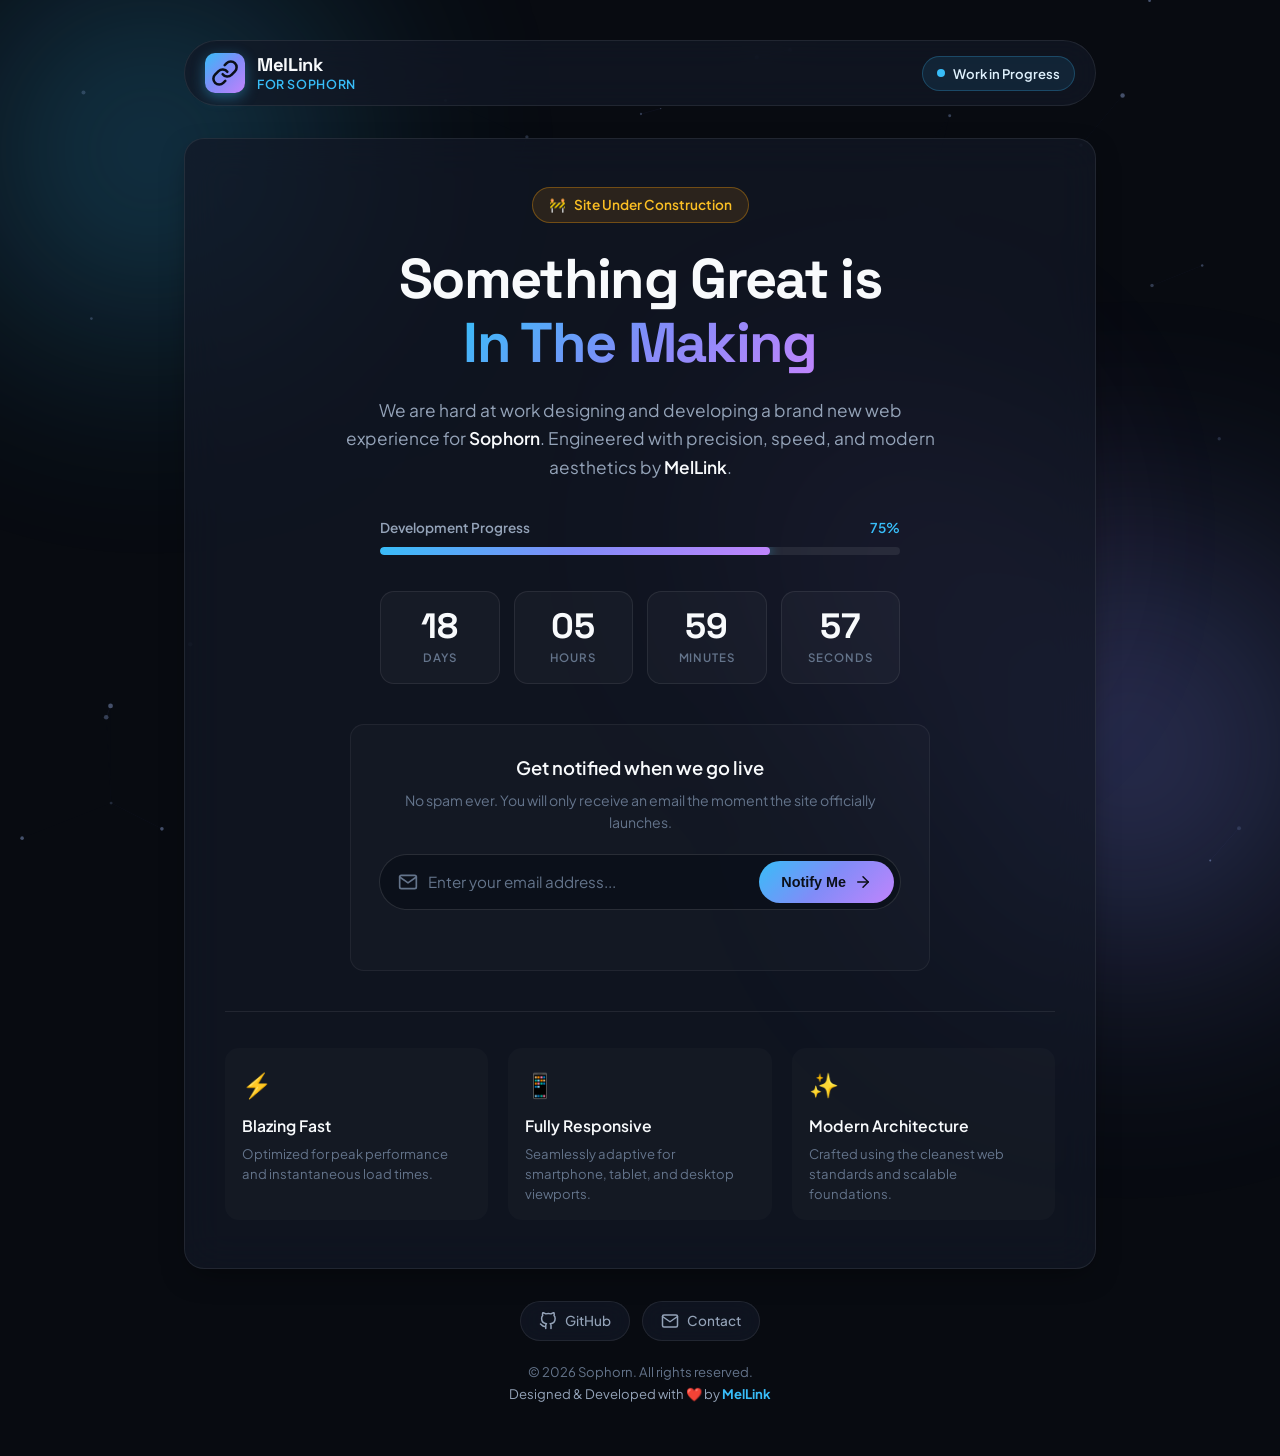
==== index.html @ dbb27e8e "Add Sophorn Under Construction website template by MelLink" ====
<!DOCTYPE html>
<html lang="en">
<head>
  <meta charset="UTF-8" />
  <meta name="viewport" content="width=device-width, initial-scale=1.0" />
  
  <!-- Primary Meta Tags -->
  <title>Under Construction | Sophorn - Powered by MelLink</title>
  <meta name="title" content="Under Construction | Sophorn - Powered by MelLink" />
  <meta name="description" content="We're currently building something amazing. Stay tuned for the upcoming launch crafted by MelLink." />
  <meta name="author" content="MelLink" />

  <!-- Open Graph / Facebook -->
  <meta property="og:type" content="website" />
  <meta property="og:title" content="Under Construction | Sophorn - Powered by MelLink" />
  <meta property="og:description" content="We're building something exceptional. Stay tuned for updates!" />
  
  <!-- Google Fonts -->
  <link rel="preconnect" href="https://fonts.googleapis.com" />
  <link rel="preconnect" href="https://fonts.gstatic.com" crossorigin />
  <link href="https://fonts.googleapis.com/css2?family=Plus+Jakarta+Sans:wght@300;400;500;600;700;800&family=Space+Grotesk:wght@500;700&display=swap" rel="stylesheet" />

  <!-- Stylesheet -->
  <link rel="stylesheet" href="css/style.css" />
  
  <!-- Favicon (SVG data URI) -->
  <link rel="icon" type="image/svg+xml" href="data:image/svg+xml,<svg xmlns='http://www.w3.org/2000/svg' viewBox='0 0 100 100'><text y='.9em' font-size='90'>🚀</text></svg>" />
</head>
<body>
  <!-- Ambient Background Canvas & Glows -->
  <div class="glow-orb orb-1"></div>
  <div class="glow-orb orb-2"></div>
  <div class="glow-orb orb-3"></div>
  <canvas id="particle-canvas"></canvas>

  <div class="page-wrapper">
    <!-- Header / Branding -->
    <header class="header">
      <div class="brand">
        <div class="brand-logo">
          <svg width="28" height="28" viewBox="0 0 24 24" fill="none" stroke="currentColor" stroke-width="2.2" stroke-linecap="round" stroke-linejoin="round">
            <path d="M10 13a5 5 0 0 0 7.54.54l3-3a5 5 0 0 0-7.07-7.07l-1.72 1.71"></path>
            <path d="M14 11a5 5 0 0 0-7.54-.54l-3 3a5 5 0 0 0 7.07 7.07l1.71-1.71"></path>
          </svg>
        </div>
        <div class="brand-text">
          <span class="brand-name">MelLink</span>
          <span class="brand-client">for Sophorn</span>
        </div>
      </div>

      <div class="status-indicator">
        <span class="pulse-dot"></span>
        <span class="status-label">Work in Progress</span>
      </div>
    </header>

    <!-- Main Content -->
    <main class="main-card">
      <div class="badge-pill">
        <span class="icon">🚧</span>
        <span>Site Under Construction</span>
      </div>

      <h1 class="hero-title">
        Something Great is <br />
        <span class="gradient-text">In The Making</span>
      </h1>

      <p class="hero-description">
        We are hard at work designing and developing a brand new web experience for <strong>Sophorn</strong>. 
        Engineered with precision, speed, and modern aesthetics by <strong>MelLink</strong>.
      </p>

      <!-- Launch Progress Bar -->
      <div class="progress-section">
        <div class="progress-info">
          <span class="progress-label">Development Progress</span>
          <span class="progress-percentage" id="progress-val">75%</span>
        </div>
        <div class="progress-track">
          <div class="progress-bar" style="width: 75%;"></div>
        </div>
      </div>

      <!-- Live Countdown -->
      <div class="countdown-wrapper">
        <div class="countdown-box">
          <span class="time-number" id="days">00</span>
          <span class="time-label">Days</span>
        </div>
        <div class="countdown-box">
          <span class="time-number" id="hours">00</span>
          <span class="time-label">Hours</span>
        </div>
        <div class="countdown-box">
          <span class="time-number" id="minutes">00</span>
          <span class="time-label">Minutes</span>
        </div>
        <div class="countdown-box">
          <span class="time-number" id="seconds">00</span>
          <span class="time-label">Seconds</span>
        </div>
      </div>

      <!-- Subscription / Notification Box -->
      <div class="notify-card">
        <h3>Get notified when we go live</h3>
        <p>No spam ever. You will only receive an email the moment the site officially launches.</p>
        
        <form class="notify-form" id="notify-form">
          <div class="input-group">
            <svg class="input-icon" width="20" height="20" viewBox="0 0 24 24" fill="none" stroke="currentColor" stroke-width="2" stroke-linecap="round" stroke-linejoin="round">
              <path d="M4 4h16c1.1 0 2 .9 2 2v12c0 1.1-.9 2-2 2H4c-1.1 0-2-.9-2-2V6c0-1.1.9-2 2-2z"></path>
              <polyline points="22,6 12,13 2,6"></polyline>
            </svg>
            <input type="email" id="email-input" placeholder="Enter your email address..." required />
            <button type="submit" class="submit-btn">
              <span>Notify Me</span>
              <svg width="18" height="18" viewBox="0 0 24 24" fill="none" stroke="currentColor" stroke-width="2" stroke-linecap="round" stroke-linejoin="round">
                <line x1="5" y1="12" x2="19" y2="12"></line>
                <polyline points="12 5 19 12 12 19"></polyline>
              </svg>
            </button>
          </div>
          <div class="form-feedback" id="form-feedback"></div>
        </form>
      </div>

      <!-- Feature Teasers -->
      <div class="features-grid">
        <div class="feature-item">
          <div class="feature-icon">⚡</div>
          <h4>Blazing Fast</h4>
          <p>Optimized for peak performance and instantaneous load times.</p>
        </div>
        <div class="feature-item">
          <div class="feature-icon">📱</div>
          <h4>Fully Responsive</h4>
          <p>Seamlessly adaptive for smartphone, tablet, and desktop viewports.</p>
        </div>
        <div class="feature-item">
          <div class="feature-icon">✨</div>
          <h4>Modern Architecture</h4>
          <p>Crafted using the cleanest web standards and scalable foundations.</p>
        </div>
      </div>
    </main>

    <!-- Footer -->
    <footer class="footer">
      <div class="social-links">
        <a href="https://github.com" target="_blank" rel="noopener noreferrer" aria-label="GitHub" class="social-pill">
          <svg width="18" height="18" viewBox="0 0 24 24" fill="none" stroke="currentColor" stroke-width="2" stroke-linecap="round" stroke-linejoin="round">
            <path d="M9 19c-5 1.5-5-2.5-7-3m14 6v-3.87a3.37 3.37 0 0 0-.94-2.61c3.14-.35 6.44-1.54 6.44-7A5.44 5.44 0 0 0 20 4.77 5.07 5.07 0 0 0 19.91 1S18.73.65 16 2.48a13.38 13.38 0 0 0-7 0C6.27.65 5.09 1 5.09 1A5.07 5.07 0 0 0 5 4.77a5.44 5.44 0 0 0-1.5 3.78c0 5.42 3.3 6.61 6.44 7A3.37 3.37 0 0 0 9 18.13V22"></path>
          </svg>
          <span>GitHub</span>
        </a>
        <a href="mailto:contact@mellink.dev" aria-label="Email" class="social-pill">
          <svg width="18" height="18" viewBox="0 0 24 24" fill="none" stroke="currentColor" stroke-width="2" stroke-linecap="round" stroke-linejoin="round">
            <path d="M4 4h16c1.1 0 2 .9 2 2v12c0 1.1-.9 2-2 2H4c-1.1 0-2-.9-2-2V6c0-1.1.9-2 2-2z"></path>
            <polyline points="22,6 12,13 2,6"></polyline>
          </svg>
          <span>Contact</span>
        </a>
      </div>

      <div class="copyright">
        <p>&copy; <span id="current-year">2026</span> Sophorn. All rights reserved.</p>
        <p class="mellink-credit">
          Designed &amp; Developed with <span class="heart-pulse">❤️</span> by 
          <a href="#" class="credit-link">MelLink</a>
        </p>
      </div>
    </footer>
  </div>

  <script src="js/script.js"></script>
</body>
</html>
---- css/style.css ----
/* ==========================================================================
   Sophorn - Under Construction Template
   Author: MelLink
   ========================================================================== */

:root {
  --font-main: 'Plus Jakarta Sans', -apple-system, BlinkMacSystemFont, 'Segoe UI', Roboto, sans-serif;
  --font-display: 'Space Grotesk', -apple-system, BlinkMacSystemFont, sans-serif;

  /* Colors */
  --bg-dark: #080b11;
  --bg-card: rgba(18, 24, 38, 0.72);
  --bg-card-border: rgba(255, 255, 255, 0.08);
  --bg-card-hover: rgba(26, 35, 55, 0.85);

  --text-primary: #f8fafc;
  --text-secondary: #94a3b8;
  --text-muted: #64748b;

  --accent-cyan: #38bdf8;
  --accent-blue: #3b82f6;
  --accent-purple: #a855f7;
  --accent-pink: #ec4899;

  --gradient-brand: linear-gradient(135deg, #38bdf8 0%, #818cf8 50%, #c084fc 100%);
  --gradient-glow: linear-gradient(135deg, rgba(56, 189, 248, 0.15), rgba(168, 85, 247, 0.15));

  --radius-sm: 8px;
  --radius-md: 14px;
  --radius-lg: 20px;
  --radius-full: 9999px;

  --shadow-subtle: 0 10px 30px -10px rgba(0, 0, 0, 0.5);
  --shadow-glow: 0 0 40px rgba(56, 189, 248, 0.2);
}

/* Base Reset */
*, *::before, *::after {
  box-sizing: border-box;
  margin: 0;
  padding: 0;
}

html {
  font-size: 16px;
  scroll-behavior: smooth;
}

body {
  font-family: var(--font-main);
  background-color: var(--bg-dark);
  color: var(--text-primary);
  line-height: 1.6;
  min-height: 100vh;
  position: relative;
  overflow-x: hidden;
  display: flex;
  flex-direction: column;
  align-items: center;
  justify-content: center;
}

/* Background Ambient Orbs */
.glow-orb {
  position: fixed;
  border-radius: 50%;
  filter: blur(120px);
  pointer-events: none;
  z-index: 0;
  opacity: 0.45;
  animation: floatOrb 18s ease-in-out infinite alternate;
}

.orb-1 {
  width: 500px;
  height: 500px;
  background: radial-gradient(circle, #38bdf8, transparent 70%);
  top: -100px;
  left: -100px;
}

.orb-2 {
  width: 600px;
  height: 600px;
  background: radial-gradient(circle, #818cf8, transparent 70%);
  bottom: -150px;
  right: -150px;
  animation-duration: 22s;
  animation-delay: -5s;
}

.orb-3 {
  width: 350px;
  height: 350px;
  background: radial-gradient(circle, #c084fc, transparent 70%);
  top: 40%;
  left: 55%;
  animation-duration: 16s;
  animation-delay: -10s;
}

@keyframes floatOrb {
  0% { transform: translate(0, 0) scale(1); }
  50% { transform: translate(40px, 30px) scale(1.08); }
  100% { transform: translate(-30px, -40px) scale(0.95); }
}

/* Canvas for Particles */
#particle-canvas {
  position: fixed;
  top: 0;
  left: 0;
  width: 100%;
  height: 100%;
  pointer-events: none;
  z-index: 1;
  opacity: 0.6;
}

/* Layout Wrapper */
.page-wrapper {
  position: relative;
  z-index: 2;
  width: 100%;
  max-width: 960px;
  margin: 0 auto;
  padding: 40px 24px 30px;
  display: flex;
  flex-direction: column;
  gap: 32px;
}

/* Header */
.header {
  display: flex;
  align-items: center;
  justify-content: space-between;
  flex-wrap: wrap;
  gap: 16px;
  padding: 12px 20px;
  background: var(--bg-card);
  backdrop-filter: blur(16px);
  -webkit-backdrop-filter: blur(16px);
  border: 1px solid var(--bg-card-border);
  border-radius: var(--radius-full);
}

.brand {
  display: flex;
  align-items: center;
  gap: 12px;
}

.brand-logo {
  width: 40px;
  height: 40px;
  border-radius: 10px;
  background: var(--gradient-brand);
  display: flex;
  align-items: center;
  justify-content: center;
  color: #0b0f19;
  box-shadow: 0 4px 14px rgba(56, 189, 248, 0.4);
}

.brand-text {
  display: flex;
  flex-direction: column;
  line-height: 1.2;
}

.brand-name {
  font-family: var(--font-display);
  font-size: 1.15rem;
  font-weight: 700;
  color: var(--text-primary);
  letter-spacing: -0.02em;
}

.brand-client {
  font-size: 0.78rem;
  color: var(--accent-cyan);
  font-weight: 600;
  letter-spacing: 0.05em;
  text-transform: uppercase;
}

.status-indicator {
  display: inline-flex;
  align-items: center;
  gap: 8px;
  padding: 6px 14px;
  background: rgba(56, 189, 248, 0.1);
  border: 1px solid rgba(56, 189, 248, 0.25);
  border-radius: var(--radius-full);
  font-size: 0.82rem;
  font-weight: 600;
  color: #e0f2fe;
}

.pulse-dot {
  width: 8px;
  height: 8px;
  background-color: #38bdf8;
  border-radius: 50%;
  box-shadow: 0 0 0 0 rgba(56, 189, 248, 0.7);
  animation: pulseAnimation 2s infinite;
}

@keyframes pulseAnimation {
  0% {
    box-shadow: 0 0 0 0 rgba(56, 189, 248, 0.7);
  }
  70% {
    box-shadow: 0 0 0 8px rgba(56, 189, 248, 0);
  }
  100% {
    box-shadow: 0 0 0 0 rgba(56, 189, 248, 0);
  }
}

/* Main Card */
.main-card {
  background: var(--bg-card);
  backdrop-filter: blur(20px);
  -webkit-backdrop-filter: blur(20px);
  border: 1px solid var(--bg-card-border);
  border-radius: var(--radius-lg);
  padding: 48px 40px;
  box-shadow: var(--shadow-subtle);
  text-align: center;
  display: flex;
  flex-direction: column;
  align-items: center;
}

.badge-pill {
  display: inline-flex;
  align-items: center;
  gap: 8px;
  padding: 6px 16px;
  background: rgba(245, 158, 11, 0.12);
  border: 1px solid rgba(245, 158, 11, 0.35);
  border-radius: var(--radius-full);
  font-size: 0.85rem;
  font-weight: 600;
  color: #fbbf24;
  margin-bottom: 24px;
}

.hero-title {
  font-family: var(--font-display);
  font-size: clamp(2.2rem, 5vw, 3.5rem);
  font-weight: 700;
  line-height: 1.15;
  letter-spacing: -0.03em;
  margin-bottom: 20px;
}

.gradient-text {
  background: var(--gradient-brand);
  -webkit-background-clip: text;
  -webkit-text-fill-color: transparent;
  display: inline-block;
}

.hero-description {
  max-width: 600px;
  font-size: 1.08rem;
  color: var(--text-secondary);
  margin-bottom: 36px;
  line-height: 1.65;
}

.hero-description strong {
  color: var(--text-primary);
  font-weight: 600;
}

/* Progress Bar */
.progress-section {
  width: 100%;
  max-width: 520px;
  margin-bottom: 36px;
}

.progress-info {
  display: flex;
  justify-content: space-between;
  font-size: 0.85rem;
  margin-bottom: 8px;
  font-weight: 600;
}

.progress-label {
  color: var(--text-secondary);
}

.progress-percentage {
  color: var(--accent-cyan);
}

.progress-track {
  width: 100%;
  height: 8px;
  background: rgba(255, 255, 255, 0.08);
  border-radius: var(--radius-full);
  overflow: hidden;
}

.progress-bar {
  height: 100%;
  background: var(--gradient-brand);
  border-radius: var(--radius-full);
  box-shadow: 0 0 12px rgba(56, 189, 248, 0.6);
  transition: width 1.2s cubic-bezier(0.2, 0.8, 0.2, 1);
}

/* Countdown Grid */
.countdown-wrapper {
  display: grid;
  grid-template-columns: repeat(4, 1fr);
  gap: 14px;
  width: 100%;
  max-width: 520px;
  margin-bottom: 40px;
}

.countdown-box {
  background: rgba(255, 255, 255, 0.03);
  border: 1px solid rgba(255, 255, 255, 0.08);
  border-radius: var(--radius-md);
  padding: 16px 8px;
  display: flex;
  flex-direction: column;
  align-items: center;
  transition: all 0.3s ease;
}

.countdown-box:hover {
  background: rgba(255, 255, 255, 0.06);
  border-color: rgba(56, 189, 248, 0.3);
  transform: translateY(-2px);
}

.time-number {
  font-family: var(--font-display);
  font-size: 2.2rem;
  font-weight: 700;
  color: var(--text-primary);
  line-height: 1;
  margin-bottom: 6px;
}

.time-label {
  font-size: 0.72rem;
  text-transform: uppercase;
  letter-spacing: 0.08em;
  color: var(--text-muted);
  font-weight: 600;
}

/* Notify Box */
.notify-card {
  width: 100%;
  max-width: 580px;
  background: rgba(255, 255, 255, 0.02);
  border: 1px solid rgba(255, 255, 255, 0.06);
  border-radius: var(--radius-md);
  padding: 28px;
  margin-bottom: 40px;
}

.notify-card h3 {
  font-size: 1.15rem;
  font-weight: 600;
  margin-bottom: 6px;
  color: var(--text-primary);
}

.notify-card p {
  font-size: 0.88rem;
  color: var(--text-muted);
  margin-bottom: 20px;
}

.notify-form {
  width: 100%;
}

.input-group {
  display: flex;
  align-items: center;
  background: rgba(11, 15, 25, 0.8);
  border: 1px solid rgba(255, 255, 255, 0.12);
  border-radius: var(--radius-full);
  padding: 6px 6px 6px 18px;
  position: relative;
  transition: border-color 0.3s ease, box-shadow 0.3s ease;
}

.input-group:focus-within {
  border-color: var(--accent-cyan);
  box-shadow: 0 0 0 3px rgba(56, 189, 248, 0.2);
}

.input-icon {
  color: var(--text-muted);
  margin-right: 10px;
  flex-shrink: 0;
}

.input-group input {
  flex: 1;
  background: transparent;
  border: none;
  outline: none;
  color: var(--text-primary);
  font-size: 0.95rem;
  font-family: inherit;
  min-width: 0;
}

.input-group input::placeholder {
  color: var(--text-muted);
}

.submit-btn {
  display: inline-flex;
  align-items: center;
  gap: 8px;
  background: var(--gradient-brand);
  color: #0b0f19;
  border: none;
  outline: none;
  padding: 12px 22px;
  border-radius: var(--radius-full);
  font-weight: 700;
  font-size: 0.9rem;
  cursor: pointer;
  transition: transform 0.2s ease, opacity 0.2s ease, box-shadow 0.2s ease;
  flex-shrink: 0;
}

.submit-btn:hover {
  transform: translateY(-1px);
  opacity: 0.95;
  box-shadow: 0 4px 16px rgba(56, 189, 248, 0.4);
}

.submit-btn:active {
  transform: translateY(0);
}

.form-feedback {
  margin-top: 12px;
  font-size: 0.88rem;
  min-height: 20px;
  transition: all 0.3s ease;
}

.form-feedback.success {
  color: #34d399;
}

.form-feedback.error {
  color: #f87171;
}

/* Feature Teasers */
.features-grid {
  display: grid;
  grid-template-columns: repeat(3, 1fr);
  gap: 20px;
  width: 100%;
  border-top: 1px solid rgba(255, 255, 255, 0.08);
  padding-top: 36px;
}

.feature-item {
  text-align: left;
  padding: 16px;
  border-radius: var(--radius-md);
  background: rgba(255, 255, 255, 0.02);
  border: 1px solid transparent;
  transition: all 0.3s ease;
}

.feature-item:hover {
  background: rgba(255, 255, 255, 0.04);
  border-color: rgba(255, 255, 255, 0.08);
  transform: translateY(-2px);
}

.feature-icon {
  font-size: 1.5rem;
  margin-bottom: 10px;
}

.feature-item h4 {
  font-size: 0.98rem;
  font-weight: 600;
  margin-bottom: 6px;
  color: var(--text-primary);
}

.feature-item p {
  font-size: 0.82rem;
  color: var(--text-muted);
  line-height: 1.5;
}

/* Footer */
.footer {
  display: flex;
  flex-direction: column;
  align-items: center;
  gap: 20px;
  text-align: center;
  padding-bottom: 20px;
}

.social-links {
  display: flex;
  gap: 12px;
}

.social-pill {
  display: inline-flex;
  align-items: center;
  gap: 8px;
  padding: 8px 18px;
  background: var(--bg-card);
  backdrop-filter: blur(12px);
  border: 1px solid var(--bg-card-border);
  border-radius: var(--radius-full);
  color: var(--text-secondary);
  text-decoration: none;
  font-size: 0.85rem;
  font-weight: 500;
  transition: all 0.3s ease;
}

.social-pill:hover {
  color: var(--text-primary);
  border-color: rgba(56, 189, 248, 0.4);
  background: rgba(255, 255, 255, 0.06);
  transform: translateY(-2px);
}

.copyright {
  font-size: 0.82rem;
  color: var(--text-muted);
  line-height: 1.7;
}

.mellink-credit {
  color: var(--text-secondary);
}

.heart-pulse {
  display: inline-block;
  animation: heartBeat 1.4s ease-in-out infinite;
}

@keyframes heartBeat {
  0%, 100% { transform: scale(1); }
  50% { transform: scale(1.2); }
}

.credit-link {
  color: var(--accent-cyan);
  text-decoration: none;
  font-weight: 700;
  transition: color 0.2s ease;
}

.credit-link:hover {
  color: var(--accent-purple);
  text-decoration: underline;
}

/* Responsive Queries */
@media (max-width: 768px) {
  .page-wrapper {
    padding: 24px 16px;
    gap: 24px;
  }

  .main-card {
    padding: 32px 20px;
  }

  .countdown-wrapper {
    gap: 10px;
  }

  .time-number {
    font-size: 1.75rem;
  }

  .features-grid {
    grid-template-columns: 1fr;
    gap: 12px;
  }

  .input-group {
    flex-direction: column;
    padding: 12px;
    border-radius: var(--radius-md);
    gap: 10px;
  }

  .input-icon {
    display: none;
  }

  .input-group input {
    width: 100%;
    text-align: center;
  }

  .submit-btn {
    width: 100%;
    justify-content: center;
  }
}
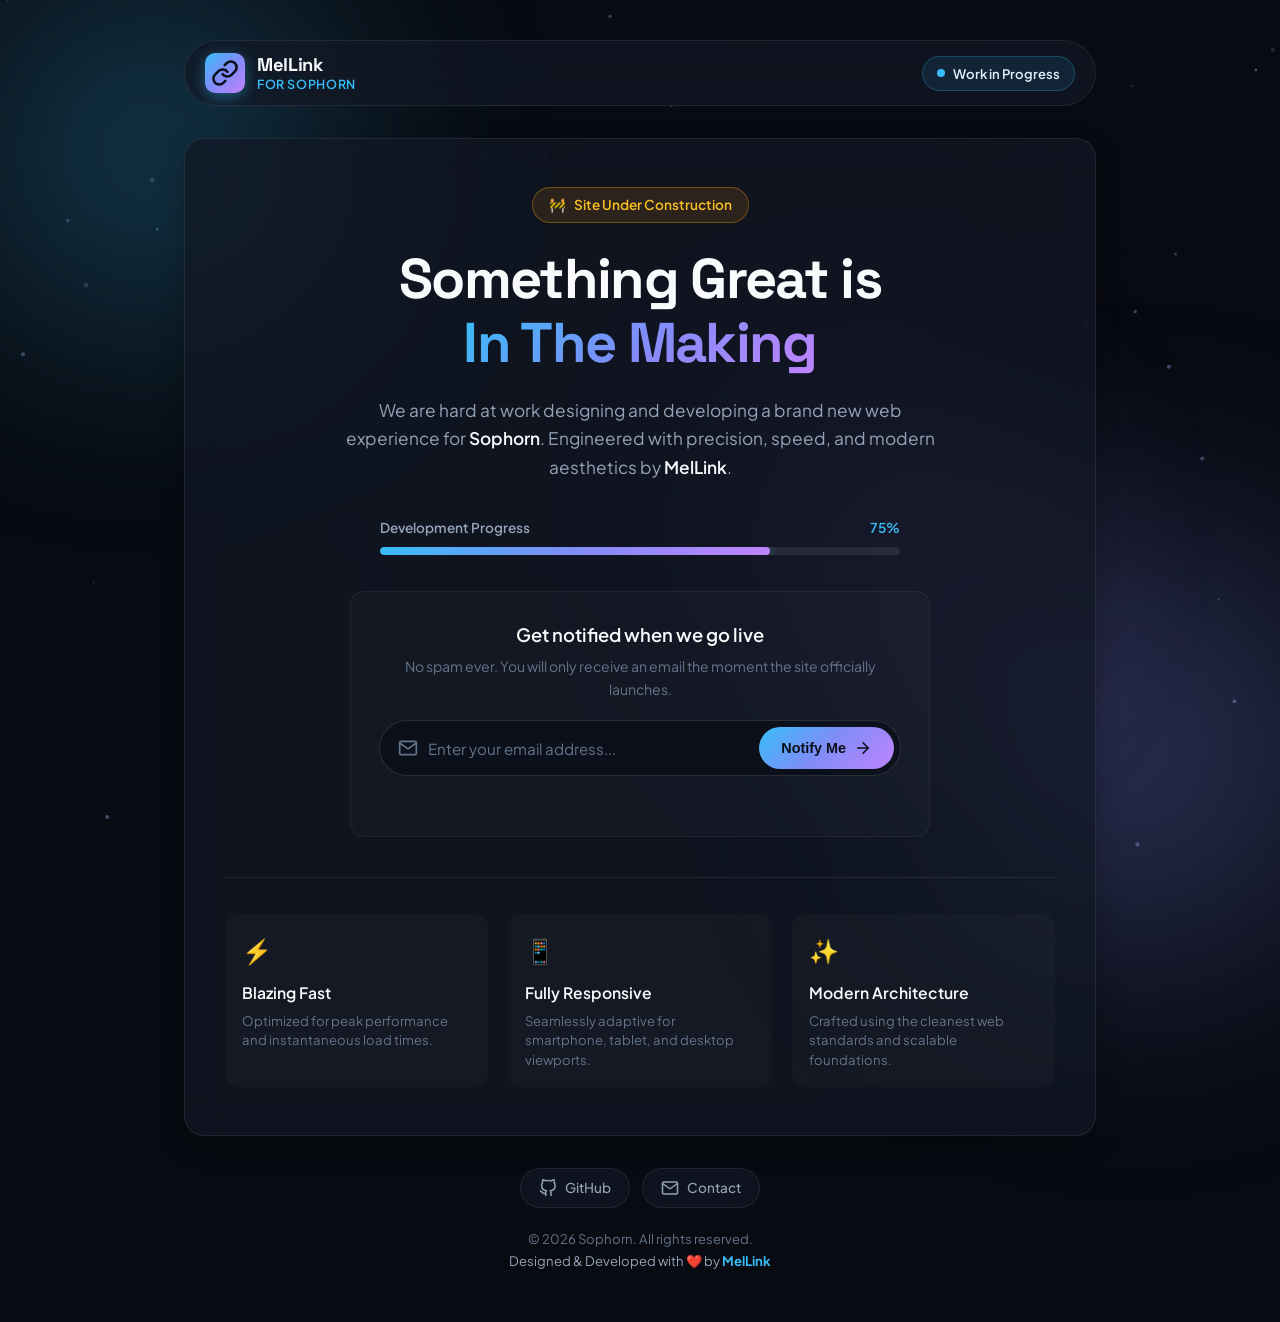
==== commit c12d342d: "Remove days and time countdown counter" ====
--- a/index.html
+++ b/index.html
@@ -83,25 +83,6 @@
         </div>
       </div>
 
-      <!-- Live Countdown -->
-      <div class="countdown-wrapper">
-        <div class="countdown-box">
-          <span class="time-number" id="days">00</span>
-          <span class="time-label">Days</span>
-        </div>
-        <div class="countdown-box">
-          <span class="time-number" id="hours">00</span>
-          <span class="time-label">Hours</span>
-        </div>
-        <div class="countdown-box">
-          <span class="time-number" id="minutes">00</span>
-          <span class="time-label">Minutes</span>
-        </div>
-        <div class="countdown-box">
-          <span class="time-number" id="seconds">00</span>
-          <span class="time-label">Seconds</span>
-        </div>
-      </div>
 
       <!-- Subscription / Notification Box -->
       <div class="notify-card">
